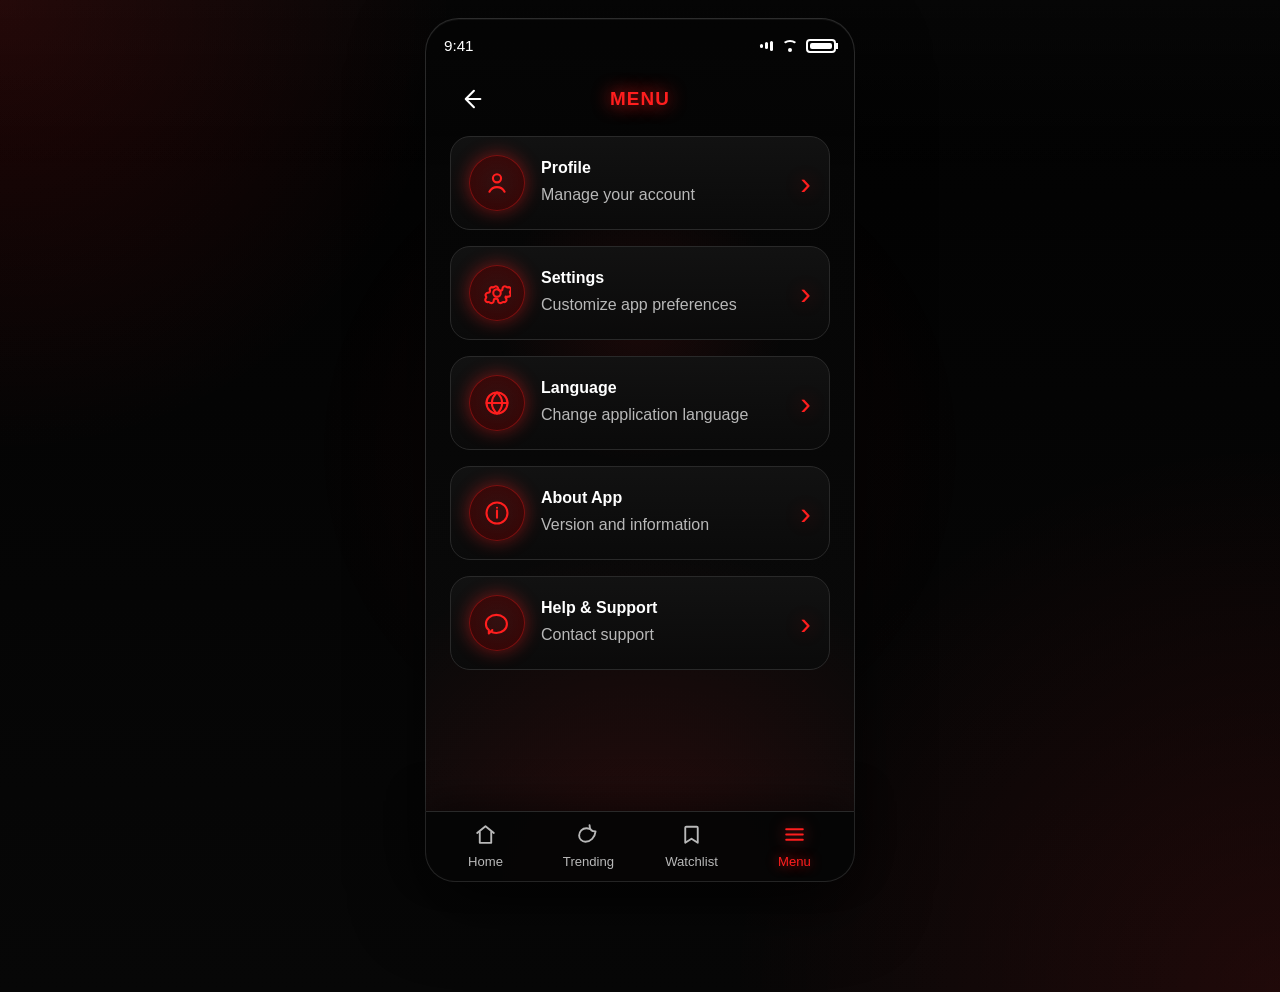
==== menu.html @ a0c9d863 "Initial commit - CineFind movie search app" ====
<!DOCTYPE html>
<html lang="en">
  <head>
    <meta charset="UTF-8" />
    <meta name="viewport" content="width=device-width, initial-scale=1.0" />
    <title>CineFind | Menu</title>
    <link rel="stylesheet" href="css/style.css" />
    <script type="module" src="js/i18n.js" defer></script>
  </head>
  <body class="app-page">
    <div class="app-shell app-shell-home">
      <div class="status-bar">
        <span>9:41</span>
        <div class="status-icons">
          <span class="status-bar-signal"><i></i><i></i><i></i></span>
          <span class="status-wifi"></span>
          <span class="status-battery"></span>
        </div>
      </div>

      <header class="page-header">
        <a href="home.html" class="back-btn" aria-label="Back to home">
          <svg viewBox="0 0 24 24" aria-hidden="true">
            <path d="M14.5 5L7.5 12L14.5 19"></path>
            <path d="M8 12H20"></path>
          </svg>
        </a>
        <h1 class="page-title">Menu</h1>
        <span></span>
      </header>

      <main class="app-body app-body-scroll">
        <section class="menu-list">
          <a href="profile.html" class="menu-card">
            <span class="menu-icon-circle">
              <svg viewBox="0 0 24 24" aria-hidden="true">
                <circle cx="12" cy="8" r="3.5"></circle>
                <path d="M5.5 19.5C6.9 16.8 9.1 15.5 12 15.5C14.9 15.5 17.1 16.8 18.5 19.5"></path>
              </svg>
            </span>
            <span class="menu-text">
              <h3>Profile</h3>
              <p>Manage your account</p>
            </span>
            <span class="menu-arrow">›</span>
          </a>

          <a href="setting.html" class="menu-card">
            <span class="menu-icon-circle">
              <svg viewBox="0 0 24 24" aria-hidden="true">
                <circle cx="12" cy="12" r="3.2"></circle>
                <path d="M19.4 15A1.7 1.7 0 0 0 19.8 16.8L19.9 17A2 2 0 0 1 18.2 19.9L18 19.8A1.7 1.7 0 0 0 16.2 20.2L15.9 20.4A2 2 0 0 1 12.9 18.7V18.4A1.7 1.7 0 0 0 11.1 16.8H10.8A1.7 1.7 0 0 0 9.2 18.4V18.7A2 2 0 0 1 6.2 20.4L5.9 20.2A1.7 1.7 0 0 0 4.1 19.8L3.9 19.9A2 2 0 0 1 2.2 17L2.3 16.8A1.7 1.7 0 0 0 2.7 15L2.4 14.7A2 2 0 0 1 4.1 11.8H4.4A1.7 1.7 0 0 0 6 10.2V9.9A2 2 0 0 1 7.7 7L7.9 7.1A1.7 1.7 0 0 0 9.7 6.7L10 6.5A2 2 0 0 1 13 8.2V8.5A1.7 1.7 0 0 0 14.8 10.1H15.1A1.7 1.7 0 0 0 16.7 8.5V8.2A2 2 0 0 1 19.7 6.5L20 6.7A1.7 1.7 0 0 0 21.8 7.1L22 7A2 2 0 0 1 23.7 9.9L23.6 10.1A1.7 1.7 0 0 0 23.2 11.9L23.5 12.2A2 2 0 0 1 21.8 15.1H21.5A1.7 1.7 0 0 0 19.9 16.7"></path>
              </svg>
            </span>
            <span class="menu-text">
              <h3>Settings</h3>
              <p>Customize app preferences</p>
            </span>
            <span class="menu-arrow">›</span>
          </a>

          <a href="language.html" class="menu-card">
            <span class="menu-icon-circle">
              <svg viewBox="0 0 24 24" aria-hidden="true">
                <circle cx="12" cy="12" r="9"></circle>
                <path d="M3 12H21"></path>
                <path d="M12 3C14.8 5.5 16.4 8.6 16.4 12C16.4 15.4 14.8 18.5 12 21"></path>
                <path d="M12 3C9.2 5.5 7.6 8.6 7.6 12C7.6 15.4 9.2 18.5 12 21"></path>
              </svg>
            </span>
            <span class="menu-text">
              <h3>Language</h3>
              <p>Change application language</p>
            </span>
            <span class="menu-arrow">›</span>
          </a>

          <a href="about.html" class="menu-card">
            <span class="menu-icon-circle">
              <svg viewBox="0 0 24 24" aria-hidden="true">
                <circle cx="12" cy="12" r="9"></circle>
                <path d="M12 10V16"></path>
                <path d="M12 7.5H12.01"></path>
              </svg>
            </span>
            <span class="menu-text">
              <h3>About App</h3>
              <p>Version and information</p>
            </span>
            <span class="menu-arrow">›</span>
          </a>

          <a href="help.html" class="menu-card">
            <span class="menu-icon-circle">
              <svg viewBox="0 0 24 24" aria-hidden="true">
                <path d="M8 18L5 21V18C3.3 16.7 2.5 14.9 2.5 12.8C2.5 8.5 6.5 5 11.5 5C16.5 5 20.5 8.5 20.5 12.8C20.5 17.1 16.5 20.6 11.5 20.6C10.3 20.6 9.1 20.4 8 20"></path>
              </svg>
            </span>
            <span class="menu-text">
              <h3>Help &amp; Support</h3>
              <p>Contact support</p>
            </span>
            <span class="menu-arrow">›</span>
          </a>
        </section>
      </main>

      <nav class="bottom-nav" aria-label="Bottom navigation">
        <a href="home.html" class="nav-item">
          <span class="nav-icon">
            <svg viewBox="0 0 24 24" aria-hidden="true">
              <path d="M4 10.5L12 4L20 10.5"></path>
              <path d="M6.5 9.5V20H17.5V9.5"></path>
            </svg>
          </span>
          <span>Home</span>
        </a>
        <a href="trending.html" class="nav-item">
          <span class="nav-icon">
            <svg viewBox="0 0 24 24" aria-hidden="true">
              <path d="M13 3C13 6.8 15.2 8.9 18.8 9C18.1 15 14 19 9 19C5.7 19 3 16.3 3 13C3 9.1 6.1 6 10 6C11 6 12 6.2 13 6.7"></path>
            </svg>
          </span>
          <span>Trending</span>
        </a>
        <a href="watchlist.html" class="nav-item">
          <span class="nav-icon">
            <svg viewBox="0 0 24 24" aria-hidden="true">
              <path d="M7 4.5H17C17.6 4.5 18 4.9 18 5.5V20L12 16L6 20V5.5C6 4.9 6.4 4.5 7 4.5Z"></path>
            </svg>
          </span>
          <span>Watchlist</span>
        </a>
        <a href="menu.html" class="nav-item active">
          <span class="nav-icon">
            <svg viewBox="0 0 24 24" aria-hidden="true">
              <path d="M4 7H20"></path>
              <path d="M4 12H20"></path>
              <path d="M4 17H20"></path>
            </svg>
          </span>
          <span>Menu</span>
        </a>
      </nav>
    </div>
  </body>
</html>
---- css/style.css ----
:root {
  --bg-main: #050505;
  --bg-card: #111111;
  --bg-soft: #0d0d0d;
  --border-soft: #292929;
  --text-main: #ffffff;
  --text-muted: #b8b8b8;
  --accent: #ff1e1e;
  --accent-dark: #b80000;
  --success: #00d26a;
  --shadow-red: 0 0 18px rgba(255, 30, 30, 0.45);
  --shadow-red-soft: 0 0 32px rgba(255, 30, 30, 0.15);
  --shadow-white: 0 0 12px rgba(255, 255, 255, 0.22);
  --radius-xl: 34px;
  --radius-lg: 26px;
  --radius-md: 20px;
  --radius-sm: 14px;
  --shell-width: 430px;
}

* {
  box-sizing: border-box;
  margin: 0;
  padding: 0;
}

html {
  scroll-behavior: smooth;
}

body {
  min-height: 100vh;
  font-family: Arial, Helvetica, sans-serif;
  background:
    radial-gradient(
      circle at top left,
      rgba(255, 30, 30, 0.12),
      transparent 28%
    ),
    radial-gradient(
      circle at bottom right,
      rgba(255, 30, 30, 0.1),
      transparent 34%
    ),
    linear-gradient(180deg, #020202 0%, #070707 100%);
  color: var(--text-main);
  overflow-x: hidden;
}

body::before {
  content: "";
  position: fixed;
  inset: 0;
  pointer-events: none;
  background:
    linear-gradient(180deg, rgba(255, 255, 255, 0.02), transparent 20%),
    radial-gradient(circle at center, rgba(255, 30, 30, 0.05), transparent 42%);
}

a {
  color: inherit;
  text-decoration: none;
}

button,
input {
  font: inherit;
}

button {
  border: none;
  background: none;
  cursor: pointer;
}

img {
  display: block;
  max-width: 100%;
}

[hidden] {
  display: none !important;
}

svg {
  width: 100%;
  height: 100%;
  stroke: currentColor;
  fill: none;
  stroke-width: 1.8;
  stroke-linecap: round;
  stroke-linejoin: round;
}

.sr-only {
  position: absolute;
  width: 1px;
  height: 1px;
  padding: 0;
  margin: -1px;
  overflow: hidden;
  clip: rect(0, 0, 0, 0);
  white-space: nowrap;
  border: 0;
}

.app-page {
  padding: 18px 0 110px;
}

.app-shell {
  position: relative;
  width: min(calc(100vw - 24px), var(--shell-width));
  max-width: calc(100vw - 24px);
  min-height: calc(100vh - 36px);
  margin: 0 auto;
  border-radius: var(--radius-xl);
  border: 1px solid rgba(255, 255, 255, 0.15);
  background:
    radial-gradient(
      circle at 50% 35%,
      rgba(255, 30, 30, 0.08),
      transparent 24%
    ),
    linear-gradient(180deg, rgba(4, 4, 4, 0.98), rgba(8, 8, 8, 0.99));
  box-shadow:
    0 26px 70px rgba(0, 0, 0, 0.55),
    inset 0 1px 0 rgba(255, 255, 255, 0.05);
  overflow: hidden;
}

.app-shell-home {
  display: flex;
  flex-direction: column;
  height: calc(100vh - 36px);
}

.app-shell::before {
  content: "";
  position: absolute;
  inset: 0;
  pointer-events: none;
  background:
    radial-gradient(
      circle at bottom center,
      rgba(255, 30, 30, 0.12),
      transparent 38%
    ),
    linear-gradient(180deg, transparent 0%, rgba(255, 255, 255, 0.01) 100%);
}

.app-header,
.page-header {
  position: sticky;
  top: 0;
  z-index: 4;
  display: grid;
  grid-template-columns: 44px 1fr 44px;
  align-items: center;
  gap: 10px;
  padding: 18px 24px 16px;
  background: linear-gradient(180deg, rgba(5, 5, 5, 0.98), rgba(5, 5, 5, 0.82));
  backdrop-filter: blur(10px);
}

.brand-title,
.page-title {
  text-align: center;
  font-size: 1.18rem;
  letter-spacing: 0.06em;
  text-transform: uppercase;
  color: var(--accent);
  text-shadow: 0 0 18px rgba(255, 30, 30, 0.92);
}

.brand-title span {
  color: var(--text-main);
  text-shadow: var(--shadow-white);
}

.home-page .brand-title {
  font-size: 1.9rem;
}

.header-icon-btn,
.back-btn {
  width: 42px;
  height: 42px;
  display: grid;
  place-items: center;
  color: var(--text-main);
  border-radius: 50%;
  transition:
    transform 0.25s ease,
    color 0.25s ease,
    box-shadow 0.25s ease;
}

.header-icon-btn svg,
.back-btn svg {
  width: 28px;
  height: 28px;
}

.header-icon-btn:hover,
.back-btn:hover {
  color: var(--accent);
  transform: translateY(-1px);
  box-shadow: var(--shadow-red-soft);
}

.app-header .header-icon-btn:first-child,
.page-header .back-btn {
  justify-self: start;
}

.app-header .header-icon-btn:last-child {
  justify-self: end;
}

.profile-header-btn {
  color: var(--accent);
  border: 1px solid rgba(255, 30, 30, 0.35);
  box-shadow: 0 0 14px rgba(255, 30, 30, 0.14);
}

.app-body {
  position: relative;
  z-index: 1;
}

.app-body-scroll {
  flex: 1;
  overflow-y: auto;
  padding: 0 24px 112px;
  scrollbar-width: thin;
  scrollbar-color: rgba(255, 30, 30, 0.5) transparent;
}

.app-body-scroll::-webkit-scrollbar {
  width: 6px;
}

.app-body-scroll::-webkit-scrollbar-thumb {
  background: rgba(255, 30, 30, 0.45);
  border-radius: 999px;
}

.status-bar {
  display: flex;
  justify-content: space-between;
  align-items: center;
  padding: 18px 18px 6px;
  color: var(--text-main);
  font-size: 0.95rem;
}

.status-icons {
  display: flex;
  align-items: center;
  gap: 8px;
}

.status-icons span {
  display: inline-flex;
  align-items: center;
  justify-content: center;
}

.status-bar-signal {
  width: 16px;
  height: 12px;
  display: inline-grid;
  grid-auto-flow: column;
  align-items: end;
  gap: 2px;
}

.status-bar-signal i {
  display: block;
  width: 3px;
  background: currentColor;
  border-radius: 99px;
}

.status-bar-signal i:nth-child(1) {
  height: 4px;
}

.status-bar-signal i:nth-child(2) {
  height: 7px;
}

.status-bar-signal i:nth-child(3) {
  height: 10px;
}

.status-wifi {
  width: 16px;
  height: 12px;
  border: 2px solid currentColor;
  border-color: currentColor transparent transparent transparent;
  border-radius: 50%;
  position: relative;
}

.status-wifi::after {
  content: "";
  position: absolute;
  left: 50%;
  bottom: -2px;
  width: 4px;
  height: 4px;
  border-radius: 50%;
  background: currentColor;
  transform: translateX(-50%);
}

.status-battery {
  width: 30px;
  height: 14px;
  border: 2px solid currentColor;
  border-radius: 4px;
  position: relative;
}

.status-battery::before {
  content: "";
  position: absolute;
  top: 50%;
  right: -4px;
  width: 2px;
  height: 6px;
  background: currentColor;
  transform: translateY(-50%);
}

.status-battery::after {
  content: "";
  position: absolute;
  inset: 2px;
  background: currentColor;
  border-radius: 2px;
}

.search-hero {
  padding-top: 10px;
}

.search-form {
  margin-bottom: 18px;
}

.search-box {
  display: grid;
  grid-template-columns: auto 1fr auto;
  align-items: center;
  gap: 12px;
  padding: 16px 16px 16px 22px;
  border-radius: 999px;
  border: 2px solid rgba(255, 30, 30, 0.85);
  background: linear-gradient(
    180deg,
    rgba(20, 20, 20, 0.98),
    rgba(10, 10, 10, 0.96)
  );
  box-shadow:
    var(--shadow-red),
    inset 0 0 12px rgba(255, 30, 30, 0.1);
}

.search-icon {
  width: 24px;
  height: 24px;
  color: var(--text-main);
}

.search-input {
  width: 100%;
  min-width: 0;
  border: none;
  outline: none;
  background: transparent;
  color: var(--text-main);
  font-size: 1.1rem;
}

.search-input::placeholder {
  color: #8d8d8d;
}

.search-button,
.primary-btn {
  min-height: 50px;
  padding: 0 24px;
  border-radius: 14px;
  color: var(--text-main);
  background: linear-gradient(180deg, var(--accent), var(--accent-dark));
  box-shadow:
    0 0 20px rgba(255, 30, 30, 0.28),
    inset 0 1px 0 rgba(255, 255, 255, 0.18);
  transition:
    transform 0.25s ease,
    box-shadow 0.25s ease;
}

.search-button:hover,
.primary-btn:hover,
.secondary-btn:hover,
.menu-card:hover,
.language-option:hover,
.setting-row:hover,
.movie-card:hover {
  transform: translateY(-2px);
}

.browse-tags {
  display: flex;
  flex-wrap: wrap;
  gap: 12px;
  margin-bottom: 18px;
}

.browse-tag {
  padding: 13px 22px;
  border-radius: 999px;
  color: var(--text-muted);
  background: transparent;
  transition:
    background 0.25s ease,
    color 0.25s ease,
    box-shadow 0.25s ease;
}

.browse-tag.is-active,
.browse-tag:hover {
  color: var(--text-main);
  background: linear-gradient(180deg, var(--accent), var(--accent-dark));
  box-shadow: var(--shadow-red);
}

.results-panel {
  padding-top: 26px;
}

.search-results-panel {
  display: none;
}

.search-results-panel.is-visible {
  display: block;
}

.results-heading {
  display: flex;
  justify-content: space-between;
  align-items: end;
  gap: 12px;
  margin-bottom: 18px;
}

.eyebrow {
  margin-bottom: 8px;
  color: var(--accent);
  letter-spacing: 0.16em;
  text-transform: uppercase;
  font-size: 0.75rem;
}

.results-title {
  font-size: 1.75rem;
  line-height: 1.1;
}

.results-count {
  color: var(--text-muted);
  font-size: 0.92rem;
  text-align: right;
}

.feedback-box,
.settings-card,
.profile-card,
.info-card,
.menu-card,
.language-option,
.setting-row {
  border-radius: var(--radius-md);
  background: linear-gradient(
    180deg,
    rgba(18, 18, 18, 0.98),
    rgba(10, 10, 10, 0.96)
  );
  border: 1px solid var(--border-soft);
}

.feedback-box {
  min-height: 250px;
  display: grid;
  place-items: center;
  gap: 14px;
  padding: 28px 20px;
  text-align: center;
  color: var(--text-muted);
}

.feedback-box h3 {
  font-size: 1.45rem;
  color: var(--text-main);
}

.feedback-box p {
  line-height: 1.6;
}

.feedback-box.is-loading .feedback-icon {
  animation: spin 0.9s linear infinite;
  border-top-color: transparent;
}

.feedback-box.is-error {
  border-color: rgba(255, 30, 30, 0.55);
  box-shadow: inset 0 0 0 1px rgba(255, 30, 30, 0.15);
}

.feedback-box.is-hidden {
  display: none;
}

.feedback-icon {
  width: 72px;
  height: 72px;
  display: grid;
  place-items: center;
  border-radius: 50%;
  border: 2px dashed rgba(255, 30, 30, 0.38);
  color: var(--accent);
  font-size: 2rem;
  text-shadow: var(--shadow-red);
}

.movie-grid {
  display: none;
  width: 100%;
  max-width: 100%;
  grid-template-columns: repeat(2, minmax(0, 1fr));
  gap: 22px 14px;
  overflow: hidden;
}

.movie-grid.is-visible {
  display: grid;
}

.movie-card {
  min-width: 0;
  padding: 8px;
  border-radius: 16px;
  background: linear-gradient(180deg, #151515, #0d0d0d);
  border: 1px solid #1f1f1f;
  transition:
    transform 0.25s ease,
    box-shadow 0.25s ease,
    border-color 0.25s ease;
}

.movie-card:hover {
  border-color: rgba(255, 30, 30, 0.5);
  box-shadow: 0 0 18px rgba(255, 30, 30, 0.12);
}

body.no-poster-animation .movie-card:hover {
  transform: none;
  box-shadow: none;
}

.poster-frame {
  overflow: hidden;
  width: 100%;
  min-width: 0;
  aspect-ratio: 4 / 5;
  border-radius: 12px;
  margin-bottom: 10px;
  background: #191919;
}

.poster-frame img {
  width: 100%;
  height: 100%;
  object-fit: cover;
}

.movie-title {
  font-size: 0.88rem;
  line-height: 1.32;
  margin-bottom: 6px;
  overflow-wrap: anywhere;
}

.movie-meta {
  display: flex;
  flex-direction: column;
  gap: 7px;
}

.movie-detail-row {
  display: flex;
  flex-wrap: wrap;
  gap: 8px;
  color: var(--text-muted);
  font-size: 0.78rem;
}

.movie-badge::before {
  content: "★ ";
  color: var(--accent);
}

.movie-link {
  color: var(--accent);
  font-size: 0.78rem;
}

.movie-link:hover {
  text-decoration: underline;
}

.page-intro {
  display: grid;
  gap: 10px;
  padding-top: 10px;
  margin-bottom: 18px;
}

.page-subtitle {
  color: var(--text-muted);
  line-height: 1.6;
}

.trending-tabs,
.category-tabs {
  display: flex;
  flex-wrap: nowrap;
  align-items: center;
  gap: 12px;
  overflow-x: auto;
  white-space: nowrap;
  scrollbar-width: none;
  margin-bottom: 28px;
}

.trending-tabs::-webkit-scrollbar,
.category-tabs::-webkit-scrollbar {
  display: none;
}

.trending-tabs button,
.category-tab {
  flex: 0 0 auto;
  white-space: nowrap;
}
.category-tab {
  padding: 13px 22px;
  border-radius: 999px;
  color: var(--text-muted);
  transition:
    background 0.25s ease,
    color 0.25s ease,
    box-shadow 0.25s ease;
}

.category-tab.is-active,
.category-tab:hover {
  color: var(--text-main);
  background: linear-gradient(180deg, var(--accent), var(--accent-dark));
  box-shadow: var(--shadow-red);
}

.featured-sections {
  display: grid;
  gap: 24px;
  padding-top: 12px;
}

.featured-section {
  padding-top: 6px;
  border-top: 1px solid rgba(255, 255, 255, 0.06);
}

.featured-section:first-child {
  border-top: none;
  padding-top: 0;
}

.featured-header {
  display: flex;
  align-items: center;
  justify-content: space-between;
  gap: 16px;
  margin-bottom: 18px;
  padding-right: 12px;
}

.featured-title-wrap {
  display: flex;
  align-items: center;
  gap: 12px;
}

.featured-accent {
  width: 3px;
  height: 24px;
  border-radius: 999px;
  background: var(--accent);
  box-shadow: var(--shadow-red);
}

.featured-title {
  font-size: 1.45rem;
  font-weight: 600;
}

.featured-link {
  color: var(--accent);
  flex-shrink: 0;
  padding-right: 4px;
  font-size: 0.9rem;
}

.featured-link:hover {
  text-decoration: underline;
}

.featured-grid {
  display: grid;
  width: 100%;
  max-width: 100%;
  grid-template-columns: repeat(2, minmax(0, 1fr));
  gap: 22px 14px;
  overflow: hidden;
}

.featured-card {
  display: grid;
  gap: 9px;
  color: var(--text-main);
  min-width: 0;
}

.featured-poster {
  overflow: hidden;
  width: 100%;
  min-width: 0;
  aspect-ratio: 4 / 5;
  border-radius: 12px;
  border: 1px solid rgba(255, 255, 255, 0.06);
  background: #181818;
}

.featured-poster img {
  width: 100%;
  height: 100%;
  object-fit: cover;
}

.featured-meta {
  display: grid;
  gap: 7px;
}

.featured-name {
  font-size: 0.88rem;
  line-height: 1.32;
  min-height: 2.35em;
  overflow-wrap: anywhere;
}

.featured-info {
  display: flex;
  flex-wrap: wrap;
  gap: 8px;
  color: var(--text-muted);
  font-size: 0.78rem;
}

.featured-rating::before {
  content: "★ ";
  color: var(--accent);
}

.movie-card-actions {
  display: flex;
  justify-content: space-between;
  align-items: center;
  gap: 10px;
}

.watchlist-btn {
  min-height: 34px;
  min-width: 82px;
  padding: 0 11px;
  border-radius: 999px;
  border: 1px solid rgba(255, 30, 30, 0.4);
  color: var(--accent);
  background: rgba(255, 30, 30, 0.08);
  transition:
    transform 0.2s ease,
    box-shadow 0.2s ease,
    background 0.2s ease,
    color 0.2s ease;
}

.watchlist-btn:hover {
  transform: translateY(-1px);
  box-shadow: var(--shadow-red-soft);
}

.watchlist-btn.is-saved {
  background: linear-gradient(180deg, var(--accent), var(--accent-dark));
  color: var(--text-main);
  box-shadow: 0 0 14px rgba(255, 30, 30, 0.2);
}

.watchlist-btn-compact {
  width: fit-content;
  max-width: 100%;
}

.watchlist-grid {
  display: none;
}

.menu-list,
.language-list {
  display: grid;
  gap: 16px;
}

.menu-card {
  display: grid;
  grid-template-columns: auto 1fr auto;
  align-items: center;
  gap: 16px;
  padding: 18px;
  transition:
    transform 0.25s ease,
    border-color 0.25s ease,
    box-shadow 0.25s ease;
}

.menu-card:hover {
  border-color: rgba(255, 30, 30, 0.45);
  box-shadow: var(--shadow-red-soft);
}

.menu-icon-circle {
  width: 56px;
  height: 56px;
  display: grid;
  place-items: center;
  border-radius: 50%;
  color: var(--accent);
  background: radial-gradient(
    circle,
    rgba(255, 30, 30, 0.15),
    rgba(80, 0, 0, 0.65)
  );
  border: 1px solid rgba(255, 30, 30, 0.35);
  box-shadow: var(--shadow-red);
  flex-shrink: 0;
}

.menu-icon-circle svg {
  width: 28px;
  height: 28px;
}

.menu-text h3 {
  font-size: 1rem;
  margin-bottom: 6px;
}

.menu-text p {
  color: var(--text-muted);
  line-height: 1.45;
}

.menu-arrow {
  color: var(--accent);
  font-size: 2rem;
  text-shadow: var(--shadow-red);
}

.profile-card,
.settings-card,
.info-card {
  padding: 18px;
}

.profile-card {
  border-color: rgba(255, 30, 30, 0.8);
  box-shadow:
    inset 0 0 0 1px rgba(255, 30, 30, 0.18),
    var(--shadow-red-soft);
}

.avatar-wrapper {
  position: relative;
  width: 160px;
  margin: 6px auto 22px;
}

.avatar-img {
  width: 160px;
  height: 160px;
  object-fit: cover;
  border-radius: 50%;
  border: 2px solid var(--accent);
  box-shadow: 0 0 22px rgba(255, 30, 30, 0.45);
  background: linear-gradient(180deg, #1c1c1c, #0b0b0b);
}

.avatar-placeholder {
  width: 160px;
  height: 160px;
  display: grid;
  place-items: center;
  border-radius: 50%;
  border: 2px solid var(--accent);
  background: linear-gradient(180deg, #171717, #0b0b0b);
  box-shadow: 0 0 22px rgba(255, 30, 30, 0.45);
}

.avatar-placeholder svg {
  width: 86px;
  height: 86px;
  color: rgba(255, 255, 255, 0.44);
}

.edit-avatar-btn {
  position: absolute;
  right: 8px;
  bottom: 8px;
  width: 42px;
  height: 42px;
  display: grid;
  place-items: center;
  border-radius: 50%;
  color: var(--text-main);
  background: linear-gradient(180deg, var(--accent), var(--accent-dark));
  box-shadow: var(--shadow-red);
}

.edit-avatar-btn svg {
  width: 18px;
  height: 18px;
}

.profile-heading {
  text-align: center;
  margin-bottom: 24px;
}

.profile-heading h2 {
  font-size: 1.1rem;
  margin-bottom: 6px;
}

.profile-heading p {
  color: var(--text-muted);
}

.form-group {
  display: grid;
  gap: 10px;
  margin-bottom: 18px;
}

.form-group label {
  font-size: 0.95rem;
}

.form-input-wrap {
  position: relative;
}

.form-input-icon {
  position: absolute;
  left: 16px;
  top: 50%;
  width: 20px;
  height: 20px;
  transform: translateY(-50%);
  color: #9f9f9f;
}

.form-input {
  width: 100%;
  min-height: 56px;
  padding: 0 16px 0 48px;
  border-radius: var(--radius-sm);
  border: 1px solid #363636;
  background: rgba(18, 18, 18, 0.9);
  color: var(--text-main);
  outline: none;
  transition:
    border-color 0.25s ease,
    box-shadow 0.25s ease;
}

.form-input:focus {
  border-color: rgba(255, 30, 30, 0.65);
  box-shadow: 0 0 0 3px rgba(255, 30, 30, 0.12);
}

.button-stack {
  display: grid;
  gap: 14px;
  margin-top: 10px;
}

.secondary-btn {
  min-height: 54px;
  border-radius: 14px;
  border: 1px solid #4a4a4a;
  color: var(--text-main);
  background: transparent;
  transition:
    transform 0.25s ease,
    border-color 0.25s ease,
    color 0.25s ease;
}

.secondary-btn:hover {
  border-color: rgba(255, 30, 30, 0.5);
  color: var(--accent);
}

.button-icon-label {
  display: inline-flex;
  align-items: center;
  justify-content: center;
  gap: 10px;
}

.button-icon-label svg {
  width: 20px;
  height: 20px;
}

.success-message,
.error-message {
  display: none;
  align-items: center;
  gap: 12px;
  margin-top: 18px;
  padding: 14px 16px;
  border-radius: 16px;
}

.success-message.is-visible,
.error-message.is-visible {
  display: flex;
}

.success-message {
  border: 1px solid rgba(0, 210, 106, 0.35);
  background: rgba(0, 210, 106, 0.08);
  color: #7df1b2;
}

.error-message {
  border: 1px solid rgba(255, 30, 30, 0.35);
  background: rgba(255, 30, 30, 0.08);
  color: #ffaaaa;
}

.message-icon {
  width: 22px;
  height: 22px;
  flex-shrink: 0;
}

.settings-card {
  display: grid;
  gap: 16px;
}

.setting-row {
  display: flex;
  justify-content: space-between;
  align-items: center;
  gap: 14px;
  padding: 18px;
  transition:
    transform 0.25s ease,
    border-color 0.25s ease;
}

.setting-copy h3 {
  font-size: 1rem;
  margin-bottom: 6px;
}

.setting-copy p {
  color: var(--text-muted);
  line-height: 1.45;
}

.toggle-switch {
  position: relative;
  width: 62px;
  height: 34px;
  flex-shrink: 0;
  border-radius: 999px;
  border: 1px solid #3a3a3a;
  background: #1b1b1b;
  transition:
    background 0.25s ease,
    border-color 0.25s ease;
}

.toggle-switch::after {
  content: "";
  position: absolute;
  top: 4px;
  left: 5px;
  width: 24px;
  height: 24px;
  border-radius: 50%;
  background: #707070;
  transition:
    transform 0.25s ease,
    background 0.25s ease,
    box-shadow 0.25s ease;
}

.toggle-switch.is-on {
  background: rgba(184, 0, 0, 0.45);
  border-color: rgba(255, 30, 30, 0.65);
}

.toggle-switch.is-on::after {
  transform: translateX(27px);
  background: var(--accent);
  box-shadow: var(--shadow-red);
}

.language-option {
  display: flex;
  justify-content: space-between;
  align-items: center;
  padding: 18px;
  color: rgba(255, 255, 255, 0.82);
  transition:
    transform 0.25s ease,
    border-color 0.25s ease,
    box-shadow 0.25s ease;
}

.language-option.is-selected {
  border-color: rgba(255, 30, 30, 0.8);
  color: var(--accent);
  box-shadow: var(--shadow-red-soft);
}

.language-option-label {
  font-size: 1rem;
  color: inherit;
}

.language-check {
  width: 22px;
  height: 22px;
  border-radius: 50%;
  border: 2px solid #6b6b6b;
  position: relative;
}

.language-option.is-selected .language-check {
  border-color: var(--accent);
}

.language-option.is-selected .language-check::after {
  content: "";
  position: absolute;
  inset: 4px;
  border-radius: 50%;
  background: var(--accent);
  box-shadow: var(--shadow-red);
}

.info-card {
  display: grid;
  gap: 18px;
  line-height: 1.7;
}

.info-card ul {
  padding-left: 18px;
}

.info-card li {
  margin-bottom: 6px;
}

.info-meta {
  color: var(--text-muted);
}

.footer-spacer {
  height: 88px;
}

.bottom-nav {
  position: fixed;
  bottom: 18px;
  left: 50%;
  z-index: 6;
  display: grid;
  grid-template-columns: repeat(4, 1fr);
  width: min(calc(100vw - 24px), var(--shell-width));
  max-width: calc(100vw - 24px);
  padding: 10px 8px 12px;
  border-radius: 0 0 30px 30px;
  border: 1px solid rgba(255, 255, 255, 0.12);
  border-top: 1px solid #292929;
  background: rgba(6, 6, 6, 0.97);
  transform: translateX(-50%);
  box-shadow: 0 -10px 35px rgba(0, 0, 0, 0.52);
}

.nav-item {
  display: grid;
  justify-items: center;
  gap: 7px;
  color: var(--text-muted);
  font-size: 0.82rem;
}

.nav-icon {
  width: 25px;
  height: 25px;
}

.nav-item.active {
  color: var(--accent);
  text-shadow: 0 0 12px rgba(255, 30, 30, 0.78);
}

.nav-item.active .nav-icon {
  filter: drop-shadow(0 0 8px rgba(255, 30, 30, 0.6));
}

.splash-page {
  display: grid;
  place-items: center;
  padding: 16px;
}

.splash-shell {
  width: min(100%, var(--shell-width));
  min-height: 100vh;
  display: grid;
  place-items: center;
}

.splash-card {
  position: relative;
  width: 100%;
  min-height: calc(100vh - 36px);
  border-radius: var(--radius-xl);
  border: 1px solid rgba(255, 255, 255, 0.14);
  background: linear-gradient(180deg, rgba(4, 4, 4, 0.98), rgba(1, 1, 1, 0.98));
  box-shadow: 0 28px 80px rgba(0, 0, 0, 0.58);
  display: flex;
  flex-direction: column;
  justify-content: center;
  align-items: center;
  gap: 56px;
  overflow: hidden;
  padding: 36px 24px;
}

.splash-card::before {
  content: "";
  position: absolute;
  inset: 0;
  background:
    linear-gradient(rgba(0, 0, 0, 0.08), rgba(0, 0, 0, 0.08)),
    url("../assets/splash-reference.png") center / cover no-repeat;
  pointer-events: none;
}

.splash-orbit {
  position: absolute;
  top: 150px;
  width: clamp(240px, 56vw, 330px);
  aspect-ratio: 1;
  border-radius: 50%;
  border: 3px solid var(--accent);
  box-shadow:
    0 0 28px rgba(255, 30, 30, 0.55),
    inset 0 0 18px rgba(255, 30, 30, 0.12);
}

.splash-orbit,
.splash-smoke,
.splash-brand {
  display: none;
}

.splash-smoke {
  position: absolute;
  bottom: 220px;
  width: 280px;
  height: 150px;
  border-radius: 50%;
  background: radial-gradient(circle, rgba(255, 30, 30, 0.18), transparent 68%);
  filter: blur(30px);
}

.splash-smoke-left {
  left: -30px;
}

.splash-smoke-right {
  right: -30px;
}

.splash-brand {
  position: relative;
  z-index: 1;
  display: none;
  flex-direction: column;
  align-items: center;
  gap: 18px;
  text-align: center;
}

.splash-logo {
  width: min(100%, 250px);
  filter: drop-shadow(0 0 16px rgba(255, 30, 30, 0.5));
}

.brand-wordmark {
  display: flex;
  justify-content: center;
  gap: 4px;
  font-size: clamp(2.6rem, 10vw, 4.2rem);
  font-weight: 400;
  letter-spacing: 0.08em;
}

.brand-wordmark span:first-child {
  color: var(--accent);
  text-shadow: 0 0 18px rgba(255, 30, 30, 0.92);
}

.brand-wordmark span:last-child {
  color: var(--text-main);
  text-shadow: var(--shadow-white);
}

.splash-tagline,
.loading-label {
  text-transform: uppercase;
  letter-spacing: 0.18em;
  color: rgba(255, 255, 255, 0.92);
}

.splash-tagline {
  font-size: 0.98rem;
}

.loading-wrap {
  position: absolute;
  z-index: 1;
  left: 50%;
  bottom: 224px;
  width: min(70%, 310px);
  transform: translateX(-50%);
}

.loading-wrap::before {
  content: "";
  position: absolute;
  top: 28px;
  left: 50%;
  z-index: 1;
  width: 112%;
  height: 26px;
  border-radius: 999px;
  background:
    radial-gradient(ellipse at center, rgba(45, 0, 0, 0.88), rgba(7, 0, 0, 0.98) 72%),
    linear-gradient(180deg, rgba(15, 0, 0, 0.96), rgba(0, 0, 0, 0.94));
  box-shadow: 0 0 18px rgba(20, 0, 0, 0.8);
  transform: translateX(-50%);
  pointer-events: none;
}

.loading-track {
  position: relative;
  z-index: 2;
  height: 9px;
  overflow: hidden;
  border-radius: 999px;
  border: 1px solid rgba(255, 30, 30, 0.7);
  background: rgba(10, 0, 0, 0.96);
  box-shadow:
    0 0 16px rgba(255, 30, 30, 0.55),
    inset 0 0 10px rgba(0, 0, 0, 0.85);
}

.loading-track::after {
  content: "";
  position: absolute;
  inset: 0;
  background: linear-gradient(90deg, transparent, rgba(255, 255, 255, 0.95), transparent);
  opacity: 0.65;
  transform: translateX(-100%);
  animation: loadingShine 1.05s ease-in-out infinite;
}

.loading-progress {
  display: block;
  width: 0;
  height: 100%;
  border-radius: inherit;
  background: linear-gradient(90deg, #ffffff 0%, #ff4b4b 36%, #ff1010 100%);
  box-shadow: 0 0 18px rgba(255, 30, 30, 0.95);
  animation: fillBar 4s linear forwards;
}

.loading-label {
  position: absolute;
  top: 50px;
  left: 50%;
  z-index: 2;
  display: block;
  width: 100%;
  font-size: 0.8rem;
  text-align: center;
  text-shadow: 0 0 10px rgba(255, 255, 255, 0.35);
  transform: translateX(-50%);
}

.splash-brand {
  display: none !important;
}

@keyframes fillBar {
  from {
    width: 0;
  }

  to {
    width: 100%;
  }
}

@keyframes loadingShine {
  from {
    transform: translateX(-100%);
  }

  to {
    transform: translateX(100%);
  }
}

@keyframes pulseText {
  0%,
  100% {
    opacity: 0.7;
  }

  50% {
    opacity: 1;
  }
}

@keyframes spin {
  from {
    transform: rotate(0deg);
  }

  to {
    transform: rotate(360deg);
  }
}

@media (max-width: 860px) {
  .movie-grid,
  .featured-grid {
    grid-template-columns: repeat(2, minmax(0, 1fr));
  }
}

@media (max-width: 540px) {
  .app-page {
    width: 100vw;
    padding: 0 0 98px;
    overflow: hidden;
  }

  .app-shell,
  .app-shell-home {
    width: calc(100vw - 16px);
    max-width: calc(100vw - 16px);
    min-height: 100vh;
    height: 100vh;
    border-radius: 20px;
  }

  .bottom-nav {
    bottom: 0;
    width: calc(100vw - 16px);
    max-width: calc(100vw - 16px);
    border-radius: 0 0 20px 20px;
    border-bottom: none;
  }

  .app-header,
  .page-header {
    padding-inline: 20px;
  }

  .app-body-scroll {
    padding-inline: 18px;
    min-width: 0;
  }

  .header-icon-btn,
  .back-btn {
    width: 36px;
    height: 36px;
  }

  .header-icon-btn svg,
  .back-btn svg {
    width: 24px;
    height: 24px;
  }

  .home-page .brand-title {
    font-size: 1.55rem;
    letter-spacing: 0.04em;
  }

  .browse-tag,
  .category-tab {
    padding: 11px 18px;
    font-size: 0.95rem;
  }

  .featured-title,
  .results-title {
    font-size: 1.5rem;
  }

  .results-heading {
    flex-direction: column;
    align-items: start;
  }

  .movie-grid,
  .featured-grid {
    grid-template-columns: repeat(2, minmax(0, 1fr));
  }

  .splash-page {
    padding: 0;
  }

  .splash-card {
    min-height: 100vh;
    border-radius: 0;
    border: none;
  }
}

@media (max-width: 400px) {
  .search-box {
    grid-template-columns: auto 1fr;
  }

  .search-button {
    grid-column: 1 / -1;
  }

  .featured-header {
    flex-direction: column;
    align-items: start;
  }

  .movie-card-actions {
    flex-direction: column;
    align-items: start;
  }
}
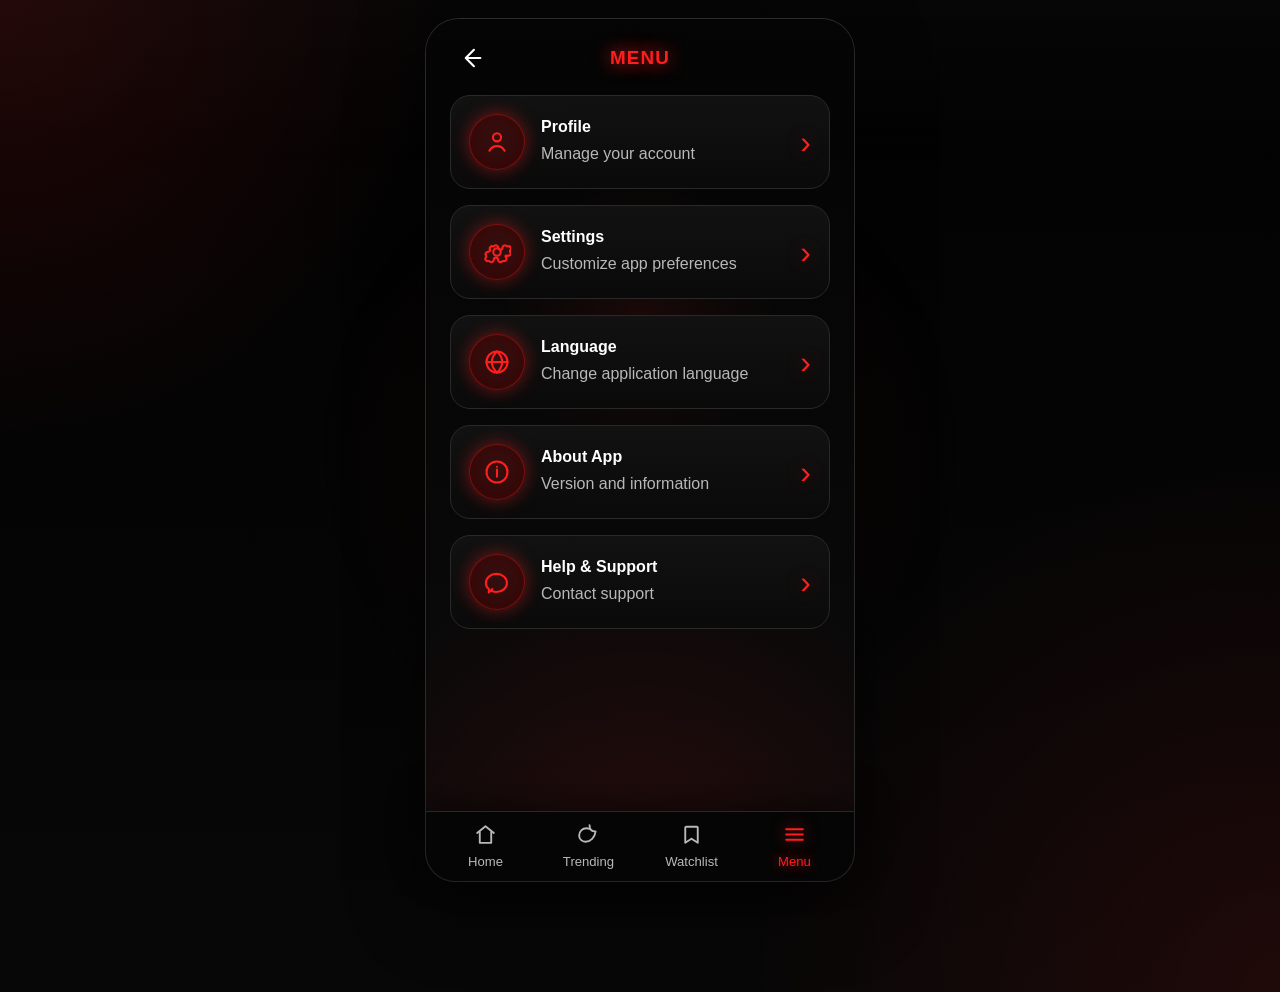
==== commit 1bbec22d: "Polish mobile app layout" ====
--- a/menu.html
+++ b/menu.html
@@ -9,15 +9,6 @@
   </head>
   <body class="app-page">
     <div class="app-shell app-shell-home">
-      <div class="status-bar">
-        <span>9:41</span>
-        <div class="status-icons">
-          <span class="status-bar-signal"><i></i><i></i><i></i></span>
-          <span class="status-wifi"></span>
-          <span class="status-battery"></span>
-        </div>
-      </div>
-
       <header class="page-header">
         <a href="home.html" class="back-btn" aria-label="Back to home">
           <svg viewBox="0 0 24 24" aria-hidden="true">
--- a/css/style.css
+++ b/css/style.css
@@ -233,114 +233,12 @@
   flex: 1;
   overflow-y: auto;
   padding: 0 24px 112px;
-  scrollbar-width: thin;
-  scrollbar-color: rgba(255, 30, 30, 0.5) transparent;
+  scrollbar-width: none;
 }
 
 .app-body-scroll::-webkit-scrollbar {
-  width: 6px;
-}
-
-.app-body-scroll::-webkit-scrollbar-thumb {
-  background: rgba(255, 30, 30, 0.45);
-  border-radius: 999px;
-}
-
-.status-bar {
-  display: flex;
-  justify-content: space-between;
-  align-items: center;
-  padding: 18px 18px 6px;
-  color: var(--text-main);
-  font-size: 0.95rem;
-}
-
-.status-icons {
-  display: flex;
-  align-items: center;
-  gap: 8px;
-}
-
-.status-icons span {
-  display: inline-flex;
-  align-items: center;
-  justify-content: center;
-}
-
-.status-bar-signal {
-  width: 16px;
-  height: 12px;
-  display: inline-grid;
-  grid-auto-flow: column;
-  align-items: end;
-  gap: 2px;
-}
-
-.status-bar-signal i {
-  display: block;
-  width: 3px;
-  background: currentColor;
-  border-radius: 99px;
-}
-
-.status-bar-signal i:nth-child(1) {
-  height: 4px;
-}
-
-.status-bar-signal i:nth-child(2) {
-  height: 7px;
-}
-
-.status-bar-signal i:nth-child(3) {
-  height: 10px;
-}
-
-.status-wifi {
-  width: 16px;
-  height: 12px;
-  border: 2px solid currentColor;
-  border-color: currentColor transparent transparent transparent;
-  border-radius: 50%;
-  position: relative;
-}
-
-.status-wifi::after {
-  content: "";
-  position: absolute;
-  left: 50%;
-  bottom: -2px;
-  width: 4px;
-  height: 4px;
-  border-radius: 50%;
-  background: currentColor;
-  transform: translateX(-50%);
-}
-
-.status-battery {
-  width: 30px;
-  height: 14px;
-  border: 2px solid currentColor;
-  border-radius: 4px;
-  position: relative;
-}
-
-.status-battery::before {
-  content: "";
-  position: absolute;
-  top: 50%;
-  right: -4px;
-  width: 2px;
-  height: 6px;
-  background: currentColor;
-  transform: translateY(-50%);
-}
-
-.status-battery::after {
-  content: "";
-  position: absolute;
-  inset: 2px;
-  background: currentColor;
-  border-radius: 2px;
+  width: 0;
+  height: 0;
 }
 
 .search-hero {
@@ -1382,23 +1280,6 @@
   transform: translateX(-50%);
 }
 
-.loading-wrap::before {
-  content: "";
-  position: absolute;
-  top: 28px;
-  left: 50%;
-  z-index: 1;
-  width: 112%;
-  height: 26px;
-  border-radius: 999px;
-  background:
-    radial-gradient(ellipse at center, rgba(45, 0, 0, 0.88), rgba(7, 0, 0, 0.98) 72%),
-    linear-gradient(180deg, rgba(15, 0, 0, 0.96), rgba(0, 0, 0, 0.94));
-  box-shadow: 0 0 18px rgba(20, 0, 0, 0.8);
-  transform: translateX(-50%);
-  pointer-events: none;
-}
-
 .loading-track {
   position: relative;
   z-index: 2;
@@ -1500,24 +1381,24 @@
 @media (max-width: 540px) {
   .app-page {
     width: 100vw;
-    padding: 0 0 98px;
+    padding: 0;
     overflow: hidden;
   }
 
   .app-shell,
   .app-shell-home {
-    width: calc(100vw - 16px);
-    max-width: calc(100vw - 16px);
+    width: min(calc(100vw - 12px), 390px);
+    max-width: min(calc(100vw - 12px), 390px);
     min-height: 100vh;
     height: 100vh;
-    border-radius: 20px;
+    border-radius: 18px;
   }
 
   .bottom-nav {
     bottom: 0;
-    width: calc(100vw - 16px);
-    max-width: calc(100vw - 16px);
-    border-radius: 0 0 20px 20px;
+    width: min(calc(100vw - 12px), 390px);
+    max-width: min(calc(100vw - 12px), 390px);
+    border-radius: 0 0 18px 18px;
     border-bottom: none;
   }
 
@@ -1527,8 +1408,28 @@
   }
 
   .app-body-scroll {
+    padding: 0 16px 104px;
+    min-width: 0;
+    overflow-x: hidden;
+  }
+
+  .search-box {
+    grid-template-columns: auto 1fr auto;
+    gap: 9px;
+    padding: 12px 12px 12px 16px;
+    border-radius: 30px;
+  }
+
+  .search-button {
+    grid-column: auto;
+    min-height: 46px;
     padding-inline: 18px;
-    min-width: 0;
+    border-radius: 18px;
+    font-size: 0.95rem;
+  }
+
+  .search-input {
+    font-size: 1rem;
   }
 
   .header-icon-btn,
@@ -1567,6 +1468,25 @@
   .movie-grid,
   .featured-grid {
     grid-template-columns: repeat(2, minmax(0, 1fr));
+    gap: 18px 12px;
+  }
+
+  .featured-name,
+  .movie-title {
+    font-size: 0.82rem;
+  }
+
+  .featured-info,
+  .movie-detail-row,
+  .movie-link {
+    font-size: 0.74rem;
+  }
+
+  .watchlist-btn {
+    min-width: 74px;
+    min-height: 32px;
+    padding-inline: 9px;
+    font-size: 0.82rem;
   }
 
   .splash-page {
@@ -1582,11 +1502,19 @@
 
 @media (max-width: 400px) {
   .search-box {
-    grid-template-columns: auto 1fr;
+    grid-template-columns: auto 1fr auto;
+    gap: 8px;
   }
 
   .search-button {
-    grid-column: 1 / -1;
+    grid-column: auto;
+    min-height: 42px;
+    padding-inline: 14px;
+    font-size: 0.88rem;
+  }
+
+  .search-input {
+    font-size: 0.94rem;
   }
 
   .featured-header {
